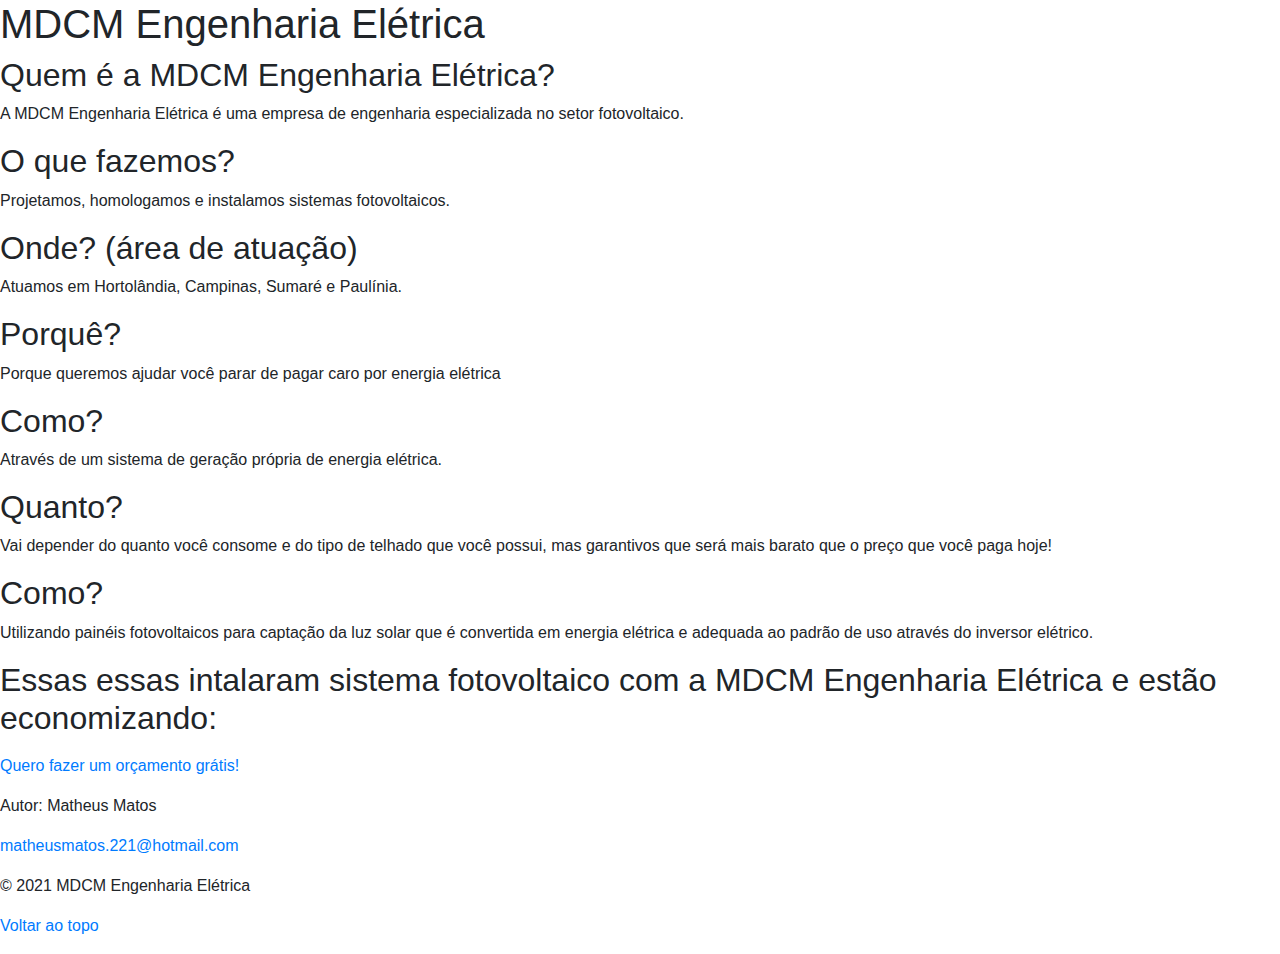
==== html/index.html @ 9ea4a8f4 "algumas alterações iniciais" ====
<!DOCTYPE html>
<html lang="pt-br">
<head>
    <!--Meta tags obrigatórios-->
    <meta charset="UTF-8">
    <meta http-equiv="X-UA-Compatible" content="IE=edge">
    <meta name="viewport" content="width=device-width, initial-scale=1.0">

    <!--Favicon-->
    <link rel="icon" href="../imagens/favicon.ico" type="image/x-icon">

    <!--CSS-->
    <!--Bootstrap CSS-->
    <link rel="stylesheet" href="../css/bootstrap.min.css">

    <!--Título-->
    <title>MDCM Engenharia Elétrica</title>
</head>
<body>
    <header>
        <h1>MDCM Engenharia Elétrica</h1>
    </header>

    <div class="5w2h">

        <h2>Quem é a MDCM Engenharia Elétrica?</h2>
        <p>A MDCM Engenharia Elétrica é uma empresa de engenharia especializada no setor fotovoltaico.</p>
        <h2>O que fazemos?</h2>
        <p>Projetamos, homologamos e instalamos sistemas fotovoltaicos.</p>
        <h2>Onde? (área de atuação)</h2>
        <p>Atuamos em Hortolândia, Campinas, Sumaré e Paulínia.</p>
        <h2>Porquê?</h2>
        <p>Porque queremos ajudar você parar de pagar caro por energia elétrica</p>
        <h2>Como?</h2>
        <p>Através de um sistema de geração própria de energia elétrica.</p>
        <h2>Quanto?</h2>
        <p>Vai depender do quanto você consome e do tipo de telhado que você possui, mas garantivos que será mais barato que o preço que você paga hoje!</p>
        <h2>Como?</h2>
        <p>Utilizando painéis fotovoltaicos para captação da luz solar que é convertida em energia elétrica e adequada ao padrão de uso através do inversor elétrico.</p>
    </div>

    <div class="Sistemas já instalados">
        <h2>Essas essas intalaram sistema fotovoltaico com a MDCM Engenharia Elétrica e estão economizando:</h2>  
    </div>

    <div class="Relatos de quem já instalou">

    </div>
    <div class="vantagens">
        <ul></ul>
        <ul></ul>
    </div>

    <div class="Garantias">

    </div>

    <div class="button">
        <p><a href="solicitar_orçamento.html">Quero fazer um orçamento grátis!</a></p>
    </div>

    <div id="footer">
        <footer>
            <p>Autor: Matheus Matos</p>
            <p><a href="mailto:matheusmatos.221@hotmail.com">matheusmatos.221@hotmail.com</a></p>
            <p>© 2021 MDCM Engenharia Elétrica</p>
            <p><a href="#top">Voltar ao topo</a></p>
        </footer>
    </div>

    <!--JavaScript-->
    <!--Bootstrap JS-->
    <script src="../js/bootstrap.bundle.min.js"></script>
</body>
</html>
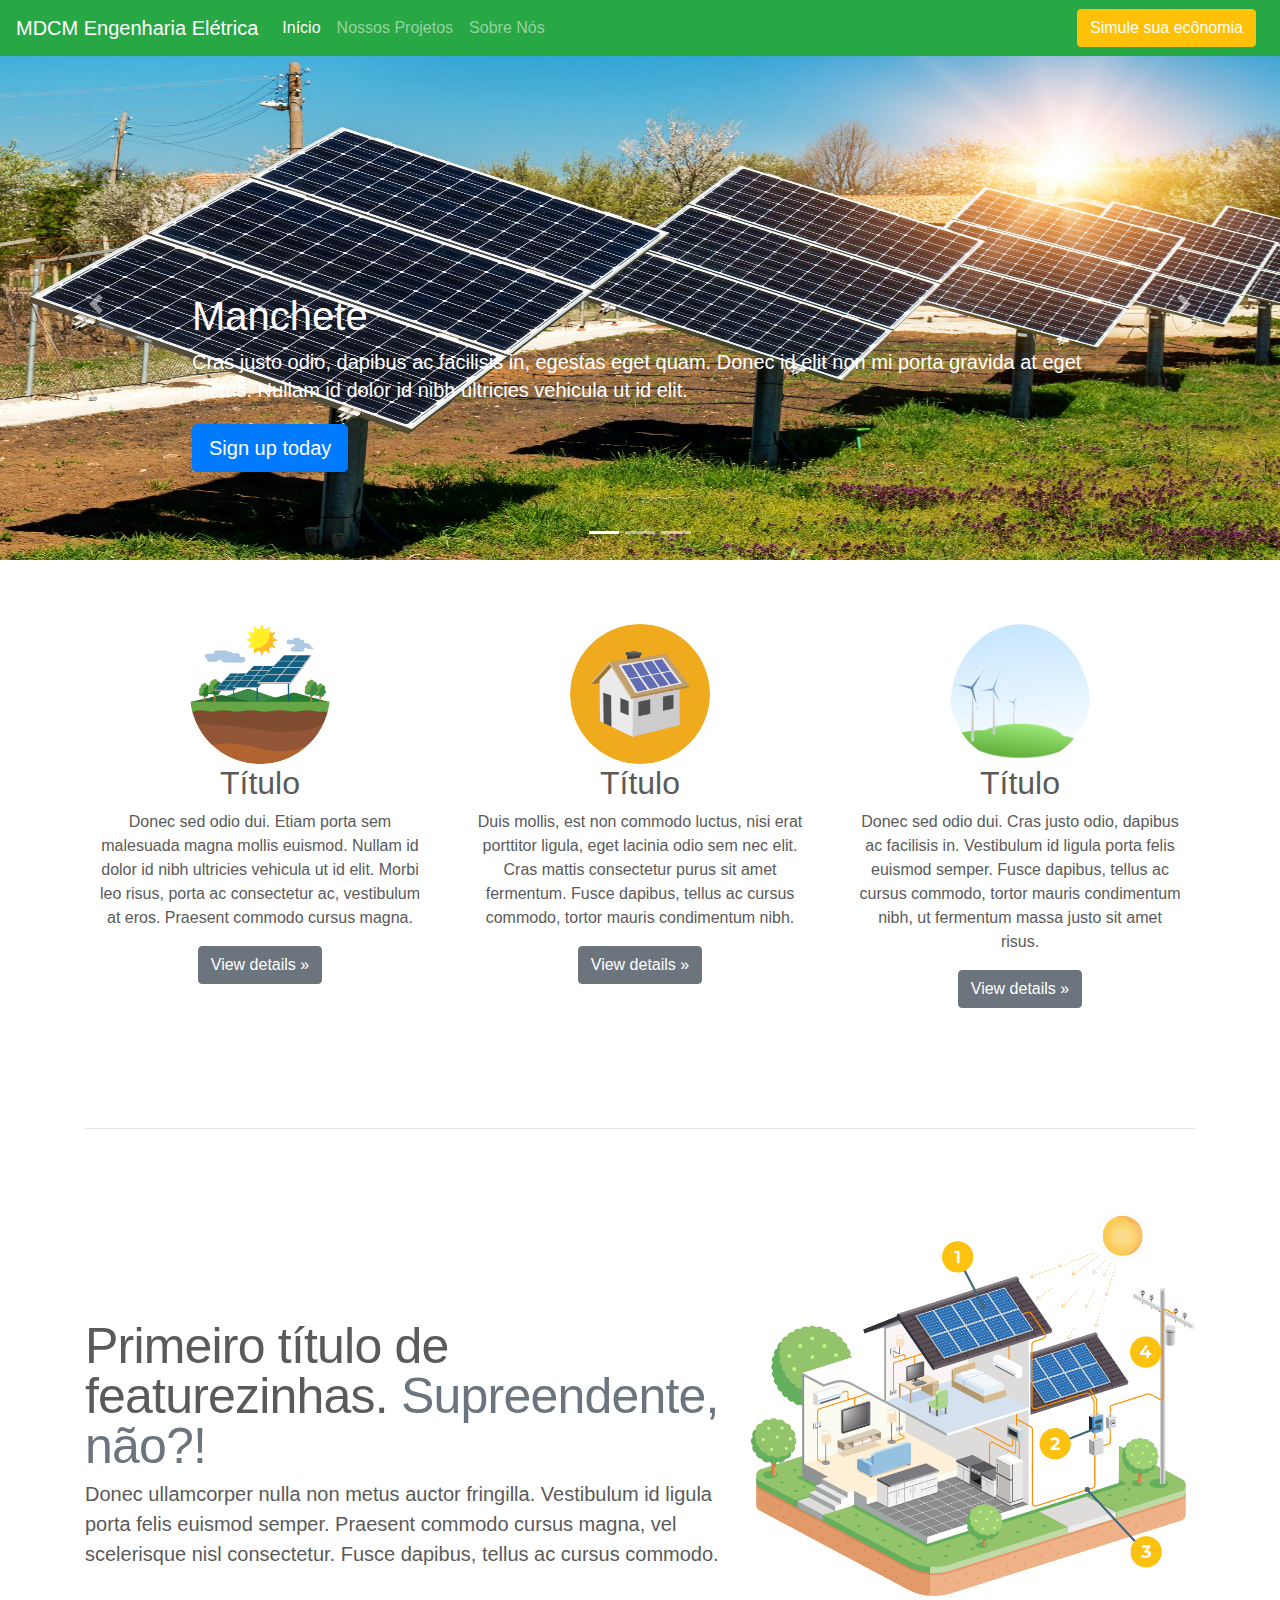
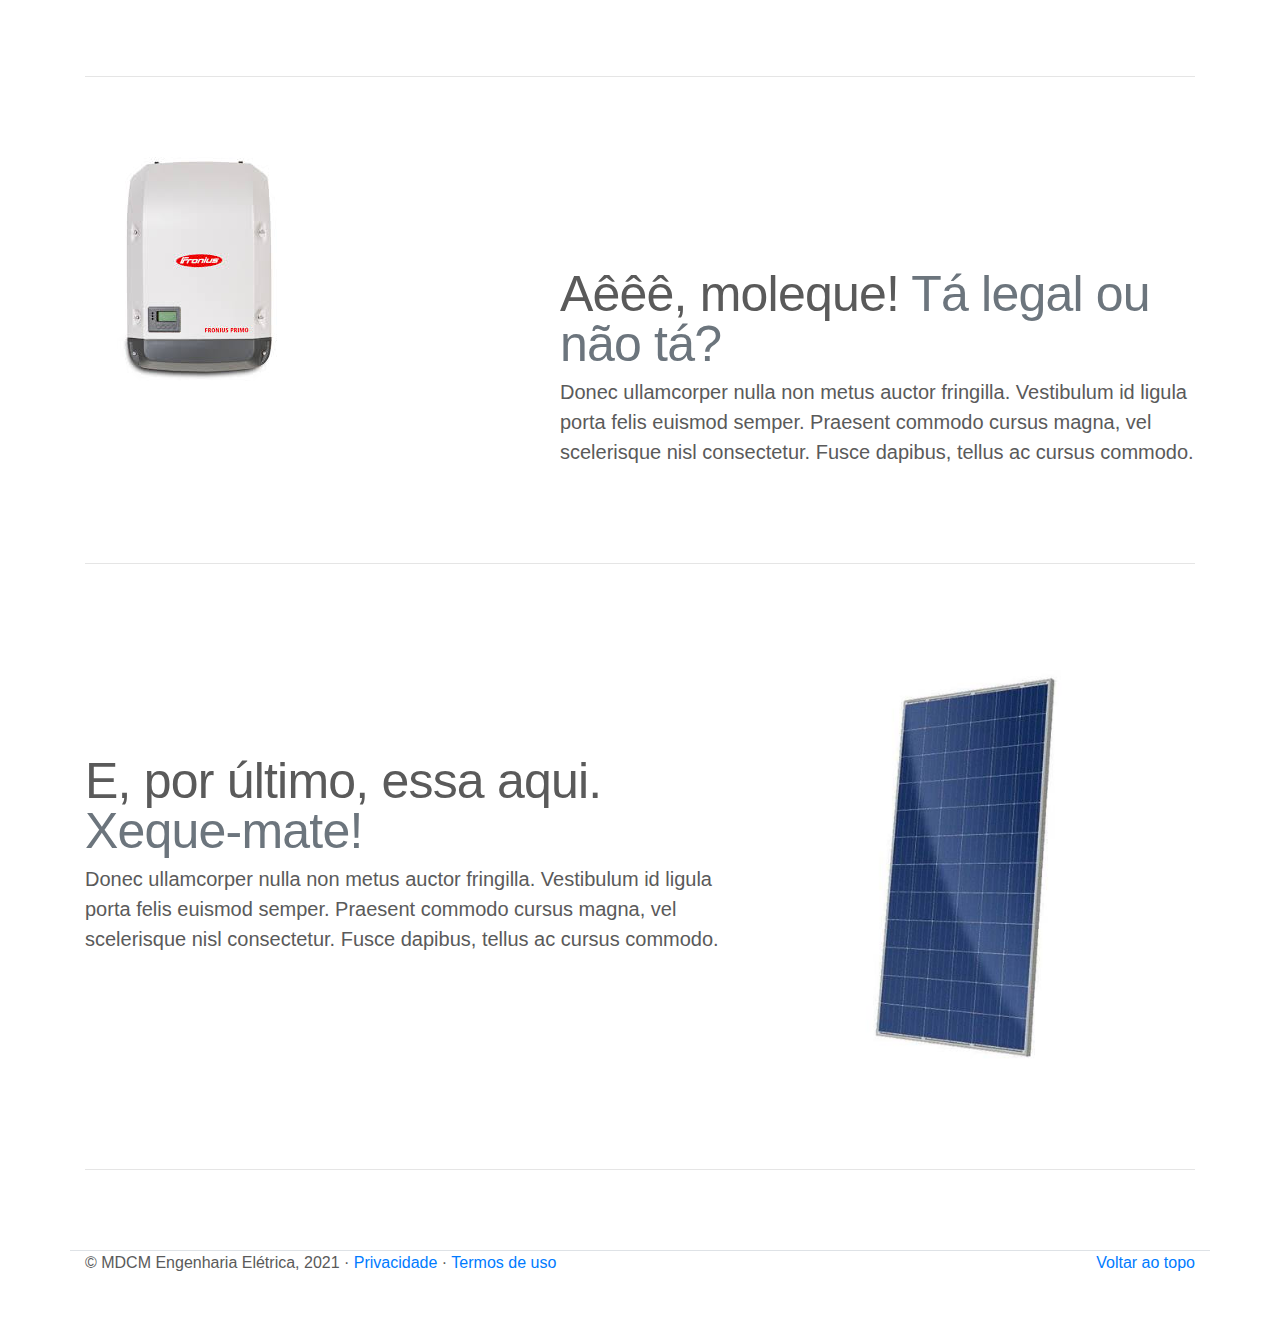
==== commit 31eaa130: "Merge pull request #1 from matheusmatos221/master" ====
--- a/html/index.html
+++ b/html/index.html
@@ -1,75 +1,200 @@
-<!DOCTYPE html>
+
+<!doctype html>
 <html lang="pt-br">
-<head>
-    <!--Meta tags obrigatórios-->
-    <meta charset="UTF-8">
-    <meta http-equiv="X-UA-Compatible" content="IE=edge">
-    <meta name="viewport" content="width=device-width, initial-scale=1.0">
-
-    <!--Favicon-->
-    <link rel="icon" href="../imagens/favicon.ico" type="image/x-icon">
-
-    <!--CSS-->
-    <!--Bootstrap CSS-->
-    <link rel="stylesheet" href="../css/bootstrap.min.css">
-
-    <!--Título-->
+  <head>
+    <meta charset="utf-8">
+    <meta name="viewport" content="width=device-width, initial-scale=1, shrink-to-fit=no">
+    <meta name="description" content="A MDCM Engenharia Elétrica é uma empresa de engenharia especializada no setor fotovoltaico.">
+    <meta name="keywords" content="Energia Solar, Energia, Fotovoltaica,Engenharia, Elétrica, Eletricidade, Hortolandia, Campinas, Sumare, Paulinia" />
+    <meta name="author" content="Matheus Matos">
+    <link rel="icon" href="../imagens/favicon.ico">
+
+    <!-- Facebook Open Graph begin -->
+    <meta property="og:title" content="MDCM Engenharia Elétrica" />
+    <meta property="og:description" content="A MDCM Engenharia Elétrica é uma empresa de engenharia especializada no setor fotovoltaico." />
+    <meta property="og:image" content="../imagens/kindpng_4185420.png" />
+    <meta property="og:type" content="article" />
+    <meta property="og:url" content="https://www.mdcmengenharia.com.br/" />
+    <!-- Facebook Open Graph end -->
+
     <title>MDCM Engenharia Elétrica</title>
-</head>
-<body>
+
+    <!-- Principal CSS do Bootstrap -->
+    <link href="../css/bootstrap.min.css" rel="stylesheet">
+
+    <!-- Estilos customizados para esse template -->
+    <link href="../css/carrousel.css" rel="stylesheet">
+
+    <!--MDCM StyleSheet-->
+    <link rel="stylesheet" href="../css/mdcmstyle.css">
+  </head>
+  <body>
+    <!--Cabeçalho-->
     <header>
-        <h1>MDCM Engenharia Elétrica</h1>
+      <nav class="navbar navbar-expand-md navbar-dark fixed-top bg-success">
+        <a class="navbar-brand" href="#">MDCM Engenharia Elétrica</a>
+        <button class="navbar-toggler" type="button" data-toggle="collapse" data-target="#navbarCollapse" aria-controls="navbarCollapse" aria-expanded="false" aria-label="Toggle navigation">
+          <span class="navbar-toggler-icon"></span>
+        </button>
+        <div class="collapse navbar-collapse" id="navbarCollapse">
+          <ul class="navbar-nav mr-auto">
+            <li class="nav-item active">
+              <a class="nav-link" href="index.html">Início <span class="sr-only">(atual)</span></a>
+            </li>
+            <li class="nav-item">
+              <a class="nav-link" href="index.html">Nossos Projetos <span class="sr-only">(atual)</span></a>
+            </li>
+            <li class="nav-item">
+              <a class="nav-link" href="index.html">Sobre Nós <span class="sr-only">(atual)</span></a>
+            </li>
+          </ul>
+          <form class="form-inline mt-2 mt-md-0">
+            <a class="btn btn-orçamento mr-sm-2" href="simular-ecônomia.html" role="button">Simule sua ecônomia</a>
+            <!-- <input class="form-control mr-sm-2" type="text" placeholder="Search" aria-label="Search">
+            <button class="btn btn-outline-light my-2 my-sm-0" type="submit">Pesquisar</button> -->
+          </form>
+        </div>
+      </nav>
     </header>
 
-    <div class="5w2h">
-
-        <h2>Quem é a MDCM Engenharia Elétrica?</h2>
-        <p>A MDCM Engenharia Elétrica é uma empresa de engenharia especializada no setor fotovoltaico.</p>
-        <h2>O que fazemos?</h2>
-        <p>Projetamos, homologamos e instalamos sistemas fotovoltaicos.</p>
-        <h2>Onde? (área de atuação)</h2>
-        <p>Atuamos em Hortolândia, Campinas, Sumaré e Paulínia.</p>
-        <h2>Porquê?</h2>
-        <p>Porque queremos ajudar você parar de pagar caro por energia elétrica</p>
-        <h2>Como?</h2>
-        <p>Através de um sistema de geração própria de energia elétrica.</p>
-        <h2>Quanto?</h2>
-        <p>Vai depender do quanto você consome e do tipo de telhado que você possui, mas garantivos que será mais barato que o preço que você paga hoje!</p>
-        <h2>Como?</h2>
-        <p>Utilizando painéis fotovoltaicos para captação da luz solar que é convertida em energia elétrica e adequada ao padrão de uso através do inversor elétrico.</p>
-    </div>
-
-    <div class="Sistemas já instalados">
-        <h2>Essas essas intalaram sistema fotovoltaico com a MDCM Engenharia Elétrica e estão economizando:</h2>  
-    </div>
-
-    <div class="Relatos de quem já instalou">
-
-    </div>
-    <div class="vantagens">
-        <ul></ul>
-        <ul></ul>
-    </div>
-
-    <div class="Garantias">
-
-    </div>
-
-    <div class="button">
-        <p><a href="solicitar_orçamento.html">Quero fazer um orçamento grátis!</a></p>
-    </div>
-
-    <div id="footer">
-        <footer>
-            <p>Autor: Matheus Matos</p>
-            <p><a href="mailto:matheusmatos.221@hotmail.com">matheusmatos.221@hotmail.com</a></p>
-            <p>© 2021 MDCM Engenharia Elétrica</p>
-            <p><a href="#top">Voltar ao topo</a></p>
-        </footer>
-    </div>
-
-    <!--JavaScript-->
-    <!--Bootstrap JS-->
+    <main role="main">
+
+      <div id="myCarousel" class="carousel slide" data-ride="carousel">
+        <ol class="carousel-indicators">
+          <li data-target="#myCarousel" data-slide-to="0" class="active"></li>
+          <li data-target="#myCarousel" data-slide-to="1"></li>
+          <li data-target="#myCarousel" data-slide-to="2"></li>
+        </ol>
+        <div class="carousel-inner">
+          <div class="carousel-item active">
+            <img class="first-slide" src="../imagens/placas-solares-sobre-solo.jpg" alt="First slide">
+            <div class="container">
+              <div class="carousel-caption text-left">
+                <h1>Manchete</h1>
+                <p>Cras justo odio, dapibus ac facilisis in, egestas eget quam. Donec id elit non mi porta gravida at eget metus. Nullam id dolor id nibh ultricies vehicula ut id elit.</p>
+                <p><a class="btn btn-lg btn-primary" href="#" role="button">Sign up today</a></p>
+              </div>
+            </div>
+          </div>
+          <div class="carousel-item">
+            <img class="second-slide" src="../imagens/painel-solar_criação-e-história.jpg" alt="Second slide">
+            <div class="container">
+              <div class="carousel-caption">
+                <h1>Outra manchete</h1>
+                <p>Cras justo odio, dapibus ac facilisis in, egestas eget quam. Donec id elit non mi porta gravida at eget metus. Nullam id dolor id nibh ultricies vehicula ut id elit.</p>
+                <p><a class="btn btn-lg btn-primary" href="#" role="button">Learn more</a></p>
+              </div>
+            </div>
+          </div>
+          <div class="carousel-item">
+            <img class="third-slide" src="../imagens/painéis-solares-sobre-residencia.jpg" alt="Third slide">
+            <div class="container">
+              <div class="carousel-caption text-right">
+                <h1>Outra manchete, pra garantir</h1>
+                <p>Cras justo odio, dapibus ac facilisis in, egestas eget quam. Donec id elit non mi porta gravida at eget metus. Nullam id dolor id nibh ultricies vehicula ut id elit.</p>
+                <p><a class="btn btn-lg btn-primary" href="#" role="button">Browse gallery</a></p>
+              </div>
+            </div>
+          </div>
+        </div>
+        <a class="carousel-control-prev" href="#myCarousel" role="button" data-slide="prev">
+          <span class="carousel-control-prev-icon" aria-hidden="true"></span>
+          <span class="sr-only">Voltar</span>
+        </a>
+        <a class="carousel-control-next" href="#myCarousel" role="button" data-slide="next">
+          <span class="carousel-control-next-icon" aria-hidden="true"></span>
+          <span class="sr-only">Avançar</span>
+        </a>
+      </div>
+
+
+      <!-- Mensagens de marketing e outras featurezinhas
+      ================================================== -->
+      <!-- Envolve o resto da página em outro container, para centralizar todo o conteúdo. -->
+
+      <div class="container marketing">
+
+        <!-- Três colunas de texto, abaixo do carousel -->
+        <div class="row">
+          <div class="col-lg-4">
+            <img class="rounded-circle" src="../imagens/kindpng_323791.png" alt="Generic placeholder image" width="140" height="140">
+            <h2>Título</h2>
+            <p>Donec sed odio dui. Etiam porta sem malesuada magna mollis euismod. Nullam id dolor id nibh ultricies vehicula ut id elit. Morbi leo risus, porta ac consectetur ac, vestibulum at eros. Praesent commodo cursus magna.</p>
+            <p><a class="btn btn-secondary" href="#" role="button">View details &raquo;</a></p>
+          </div><!-- /.col-lg-4 -->
+          <div class="col-lg-4">
+            <img class="rounded-circle" src="../imagens/kindpng_5889974.png" alt="Generic placeholder image" width="140" height="140">
+            <h2>Título</h2>
+            <p>Duis mollis, est non commodo luctus, nisi erat porttitor ligula, eget lacinia odio sem nec elit. Cras mattis consectetur purus sit amet fermentum. Fusce dapibus, tellus ac cursus commodo, tortor mauris condimentum nibh.</p>
+            <p><a class="btn btn-secondary" href="#" role="button">View details &raquo;</a></p>
+          </div><!-- /.col-lg-4 -->
+          <div class="col-lg-4">
+            <img class="rounded-circle" src="../imagens/kindpng_818186.png" alt="Generic placeholder image" width="140" height="140">
+            <h2>Título</h2>
+            <p>Donec sed odio dui. Cras justo odio, dapibus ac facilisis in. Vestibulum id ligula porta felis euismod semper. Fusce dapibus, tellus ac cursus commodo, tortor mauris condimentum nibh, ut fermentum massa justo sit amet risus.</p>
+            <p><a class="btn btn-secondary" href="#" role="button">View details &raquo;</a></p>
+          </div><!-- /.col-lg-4 -->
+        </div><!-- /.row -->
+
+
+        <!-- COMEÇAM AS MENCIONADAS FEATUREZINHAS xD -->
+
+        <hr class="featurette-divider">
+
+        <div class="row featurette">
+          <div class="col-md-7">
+            <h2 class="featurette-heading">Primeiro título de featurezinhas. <span class="text-muted">Supreendente, não?!</span></h2>
+            <p class="lead">Donec ullamcorper nulla non metus auctor fringilla. Vestibulum id ligula porta felis euismod semper. Praesent commodo cursus magna, vel scelerisque nisl consectetur. Fusce dapibus, tellus ac cursus commodo.</p>
+          </div>
+          <div class="col-md-5">
+            <img class="featurette-image img-fluid mx-auto" src="../imagens/kindpng_4185420.png" alt="Generic placeholder image">
+          </div>
+        </div>
+
+        <hr class="featurette-divider">
+
+        <div class="row featurette">
+          <div class="col-md-7 order-md-2">
+            <h2 class="featurette-heading">Aêêê, moleque! <span class="text-muted">Tá legal ou não tá?</span></h2>
+            <p class="lead">Donec ullamcorper nulla non metus auctor fringilla. Vestibulum id ligula porta felis euismod semper. Praesent commodo cursus magna, vel scelerisque nisl consectetur. Fusce dapibus, tellus ac cursus commodo.</p>
+          </div>
+          <div class="col-md-5 order-md-1">
+            <img class="featurette-image img-fluid mx-auto" src="../imagens/INVERSOR-FRONIUS-PRIMO.jpg" alt="Generic placeholder image">
+          </div>
+        </div>
+
+        <hr class="featurette-divider">
+
+        <div class="row featurette">
+          <div class="col-md-7">
+            <h2 class="featurette-heading">E, por último, essa aqui. <span class="text-muted">Xeque-mate!</span></h2>
+            <p class="lead">Donec ullamcorper nulla non metus auctor fringilla. Vestibulum id ligula porta felis euismod semper. Praesent commodo cursus magna, vel scelerisque nisl consectetur. Fusce dapibus, tellus ac cursus commodo.</p>
+          </div>
+          <div class="col-md-5">
+            <img class="featurette-image img-fluid mx-auto" src="../imagens/painel-solar-335w-ja-solar_550.jpeg" alt="Generic placeholder image">
+          </div>
+        </div>
+
+        <hr class="featurette-divider">
+
+        <!-- /FIM DAS FEATUREZINHAS *-* -->
+
+      </div><!-- /.container marketing -->
+
+
+      <!-- FOOTER -->
+      <footer class="container border-top">
+        <p class="float-right"><a href="#">Voltar ao topo</a></p>
+        <p>&copy; MDCM Engenharia Elétrica, 2021 &middot; <a href="politica-de-privacidade.html">Privacidade</a> &middot; <a href="termos-e-condicoes-gerais-de-uso-do-site.html">Termos de uso</a></p>
+      </footer>
+    </main>
+
+    <!-- Principal JavaScript do Bootstrap
+    ================================================== -->
+    <!-- Foi colocado no final para a página carregar mais rápido -->
+    <script src="https://code.jquery.com/jquery-3.3.1.slim.min.js" integrity="sha384-q8i/X+965DzO0rT7abK41JStQIAqVgRVzpbzo5smXKp4YfRvH+8abtTE1Pi6jizo" crossorigin="anonymous"></script>
+    <script>window.jQuery || document.write('<script src="../../assets/js/vendor/jquery-slim.min.js"><\/script>')</script>
+    <script src="../js/popper.min.js"></script>
     <script src="../js/bootstrap.bundle.min.js"></script>
-</body>
-</html>+  </body>
+</html>
--- a/css/carrousel.css
+++ b/css/carrousel.css
@@ -0,0 +1,92 @@
+/* ESTILOS GLOBAIS
+-------------------------------------------------- */
+/* Padding abaixo do footer e texto mais suave no <body> */
+
+body {
+    padding-top: 3rem;
+    padding-bottom: 3rem;
+    color: #5a5a5a;
+  }
+  
+  
+  /* CUSTOMIZA O CAROUSEL
+  -------------------------------------------------- */
+  
+  /* Classe base do carousel */
+  .carousel {
+    margin-bottom: 4rem;
+  }
+  
+  /* Já que usamos posicionamento de imagens, precisaremos fazer alguns ajustes na legenda */
+  .carousel-caption {
+    bottom: 3rem;
+    z-index: 10;
+  }
+  
+  /* Declaramos alturas, devido ao posicionamento do elemento img */
+  .carousel-item {
+    height: 32rem;
+    background-color: #777;
+  }
+  .carousel-item > img {
+    position: absolute;
+    top: 0;
+    left: 0;
+    min-width: 100%;
+    height: 32rem;
+  }
+  
+  
+  /* CONTEÚDO DO MARKETING
+  -------------------------------------------------- */
+  
+  /* Alinha, centralmente, o texto dentro das três colunas abaixo do carousel */
+  .marketing .col-lg-4 {
+    margin-bottom: 1.5rem;
+    text-align: center;
+  }
+  .marketing h2 {
+    font-weight: 400;
+  }
+  .marketing .col-lg-4 p {
+    margin-right: .75rem;
+    margin-left: .75rem;
+  }
+  
+  
+  /* Featrurezinhas
+  ------------------------- */
+  
+  .featurette-divider {
+    margin: 5rem 0; /* Espaça o elemento <hr> mais */
+  }
+  
+  /* Afina os cabeçalhos de marketing */
+  .featurette-heading {
+    font-weight: 300;
+    line-height: 1;
+    letter-spacing: -.05rem;
+  }
+  
+  
+  /* CSS RESPONSIVE
+  -------------------------------------------------- */
+  
+  @media (min-width: 40em) {
+    /* Aumenta o tamanho do conteúdo do carousel */
+    .carousel-caption p {
+      margin-bottom: 1.25rem;
+      font-size: 1.25rem;
+      line-height: 1.4;
+    }
+  
+    .featurette-heading {
+      font-size: 50px;
+    }
+  }
+  
+  @media (min-width: 62em) {
+    .featurette-heading {
+      margin-top: 7rem;
+    }
+  }--- a/css/mdcmstyle.css
+++ b/css/mdcmstyle.css
@@ -0,0 +1,33 @@
+.btn-orçamento {
+    color: white;
+    background-color: #ffc107;
+    border-color: #ffc107;
+  }
+  
+  .btn-orçamento:hover {
+    color: black;
+    background-color: #ffc107;
+    border-color: #ffc107;
+  }
+  
+  .btn-orçamento:focus, .btn-orçamento.focus {
+    box-shadow: 0 0 0 0.2rem rgba(255, 193, 7, 0.5);
+  }
+  
+  .btn-orçamento.disabled, .btn-orçamento:disabled {
+    color: grey;
+    background-color: #ffc107;
+    border-color: #ffc107;
+  }
+  
+  .btn-orçamento:not(:disabled):not(.disabled):active, .btn-orçamento:not(:disabled):not(.disabled).active,
+  .show > .btn-orçamento.dropdown-toggle {
+    color: wheat;
+    background-color: yellow;
+    border-color: yellow;
+  }
+  
+  .btn-orçamento:not(:disabled):not(.disabled):active:focus, .btn-orçamento:not(:disabled):not(.disabled).active:focus,
+  .show > .btn-orçamento.dropdown-toggle:focus {
+    box-shadow: 0 0 0 0.2rem rgba(255, 193, 7, 0.5);
+  }